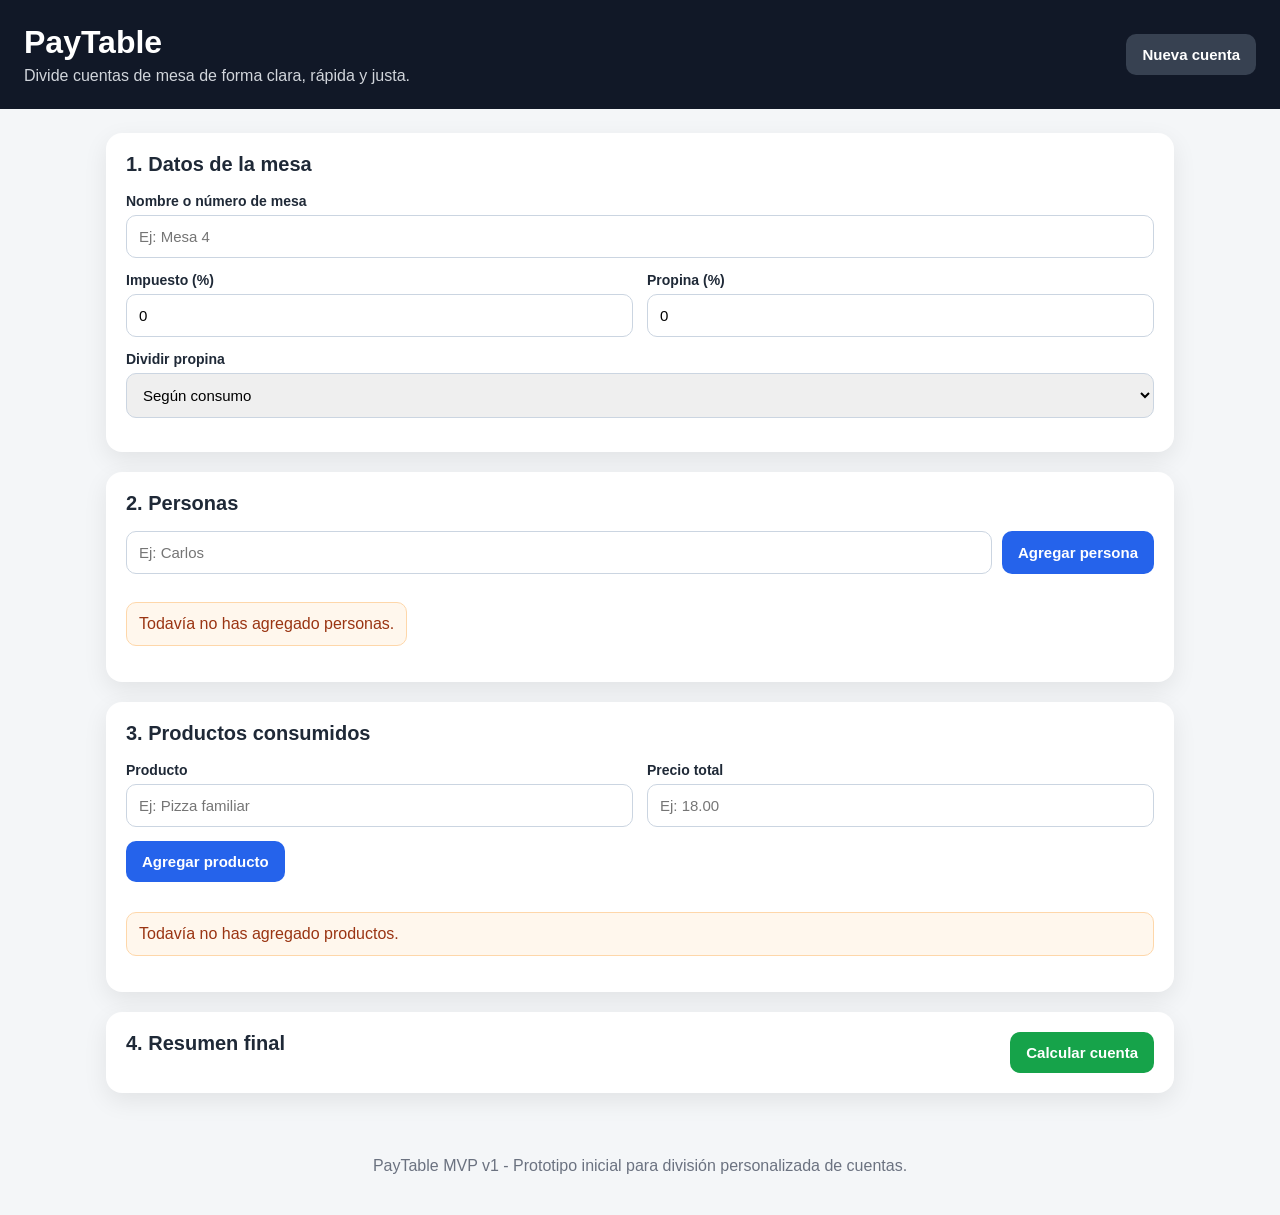
==== index.html @ bf84e4ac "Add files via upload" ====
<!DOCTYPE html>
<html lang="es">
<head>
  <meta charset="UTF-8" />
  <meta name="viewport" content="width=device-width, initial-scale=1.0" />
  <title>PayTable - Divisor de cuentas</title>
  <link rel="stylesheet" href="style.css" />
</head>
<body>
  <header class="app-header">
    <div>
      <h1>PayTable</h1>
      <p>Divide cuentas de mesa de forma clara, rápida y justa.</p>
    </div>
    <button id="resetBtn" class="secondary-btn">Nueva cuenta</button>
  </header>

  <main class="app-container">
    <section class="card">
      <h2>1. Datos de la mesa</h2>

      <div class="form-row">
        <label for="tableName">Nombre o número de mesa</label>
        <input type="text" id="tableName" placeholder="Ej: Mesa 4" />
      </div>

      <div class="form-grid">
        <div class="form-row">
          <label for="taxPercent">Impuesto (%)</label>
          <input type="number" id="taxPercent" value="0" min="0" step="0.01" />
        </div>

        <div class="form-row">
          <label for="tipPercent">Propina (%)</label>
          <input type="number" id="tipPercent" value="0" min="0" step="0.01" />
        </div>
      </div>

      <div class="form-row">
        <label for="tipMode">Dividir propina</label>
        <select id="tipMode">
          <option value="proportional">Según consumo</option>
          <option value="equal">Equitativamente</option>
        </select>
      </div>
    </section>

    <section class="card">
      <h2>2. Personas</h2>

      <div class="inline-form">
        <input type="text" id="personName" placeholder="Ej: Carlos" />
        <button id="addPersonBtn">Agregar persona</button>
      </div>

      <div id="peopleList" class="list"></div>
    </section>

    <section class="card">
      <h2>3. Productos consumidos</h2>

      <div class="form-grid">
        <div class="form-row">
          <label for="itemName">Producto</label>
          <input type="text" id="itemName" placeholder="Ej: Pizza familiar" />
        </div>

        <div class="form-row">
          <label for="itemPrice">Precio total</label>
          <input type="number" id="itemPrice" placeholder="Ej: 18.00" min="0" step="0.01" />
        </div>
      </div>

      <button id="addItemBtn">Agregar producto</button>

      <div id="itemsList" class="items-list"></div>
    </section>

    <section class="card summary-card">
      <div class="summary-header">
        <h2>4. Resumen final</h2>
        <button id="calculateBtn" class="primary-btn">Calcular cuenta</button>
      </div>

      <div id="summary"></div>
    </section>
  </main>

  <footer class="footer">
    <p>PayTable MVP v1 - Prototipo inicial para división personalizada de cuentas.</p>
  </footer>

  <script src="app.js"></script>
</body>
</html>
---- style.css ----
* {
  box-sizing: border-box;
}

body {
  margin: 0;
  font-family: Arial, Helvetica, sans-serif;
  background: #f4f6f8;
  color: #1f2937;
}

.app-header {
  background: #111827;
  color: white;
  padding: 24px;
  display: flex;
  justify-content: space-between;
  gap: 16px;
  align-items: center;
  flex-wrap: wrap;
}

.app-header h1 {
  margin: 0;
  font-size: 32px;
}

.app-header p {
  margin: 6px 0 0;
  color: #d1d5db;
}

.app-container {
  max-width: 1100px;
  margin: 24px auto;
  padding: 0 16px;
  display: grid;
  gap: 20px;
}

.card {
  background: white;
  border-radius: 16px;
  padding: 20px;
  box-shadow: 0 8px 24px rgba(0, 0, 0, 0.08);
}

.card h2 {
  margin-top: 0;
  font-size: 20px;
}

.form-row {
  display: flex;
  flex-direction: column;
  gap: 6px;
  margin-bottom: 14px;
}

.form-row label {
  font-weight: bold;
  font-size: 14px;
}

input,
select {
  width: 100%;
  padding: 12px;
  border: 1px solid #cbd5e1;
  border-radius: 10px;
  font-size: 15px;
}

input:focus,
select:focus {
  outline: 2px solid #2563eb;
  border-color: #2563eb;
}

button {
  border: none;
  background: #2563eb;
  color: white;
  padding: 12px 16px;
  border-radius: 10px;
  cursor: pointer;
  font-weight: bold;
  font-size: 15px;
}

button:hover {
  background: #1d4ed8;
}

.secondary-btn {
  background: #374151;
}

.secondary-btn:hover {
  background: #4b5563;
}

.primary-btn {
  background: #16a34a;
}

.primary-btn:hover {
  background: #15803d;
}

.danger-btn {
  background: #dc2626;
  padding: 8px 10px;
  font-size: 13px;
}

.danger-btn:hover {
  background: #b91c1c;
}

.inline-form {
  display: flex;
  gap: 10px;
  margin-bottom: 16px;
}

.inline-form input {
  flex: 1;
}

.form-grid {
  display: grid;
  grid-template-columns: 1fr 1fr;
  gap: 14px;
}

.list {
  display: flex;
  flex-wrap: wrap;
  gap: 10px;
}

.person-pill {
  background: #e0ecff;
  color: #1e3a8a;
  padding: 10px 12px;
  border-radius: 999px;
  display: flex;
  align-items: center;
  gap: 8px;
}

.person-pill button {
  background: transparent;
  color: #1e3a8a;
  padding: 0;
  font-size: 16px;
}

.items-list {
  display: grid;
  gap: 16px;
  margin-top: 18px;
}

.item-card {
  border: 1px solid #e5e7eb;
  border-radius: 14px;
  padding: 16px;
  background: #fafafa;
}

.item-header {
  display: flex;
  justify-content: space-between;
  gap: 12px;
  align-items: start;
  margin-bottom: 12px;
}

.item-title {
  font-weight: bold;
  font-size: 16px;
}

.item-price {
  color: #16a34a;
  font-weight: bold;
}

.checkbox-group {
  display: flex;
  flex-wrap: wrap;
  gap: 10px;
}

.checkbox-label {
  background: white;
  border: 1px solid #cbd5e1;
  padding: 8px 10px;
  border-radius: 10px;
  display: flex;
  gap: 6px;
  align-items: center;
  cursor: pointer;
}

.checkbox-label input {
  width: auto;
}

.summary-header {
  display: flex;
  justify-content: space-between;
  align-items: center;
  gap: 12px;
  flex-wrap: wrap;
}

.summary-grid {
  display: grid;
  grid-template-columns: repeat(auto-fit, minmax(230px, 1fr));
  gap: 16px;
  margin-top: 16px;
}

.person-summary {
  border: 1px solid #e5e7eb;
  border-radius: 14px;
  padding: 16px;
  background: #f9fafb;
}

.person-summary h3 {
  margin-top: 0;
}

.summary-line {
  display: flex;
  justify-content: space-between;
  gap: 12px;
  border-bottom: 1px dashed #d1d5db;
  padding: 7px 0;
  font-size: 14px;
}

.summary-line.total {
  font-size: 18px;
  font-weight: bold;
  border-bottom: none;
  margin-top: 8px;
}

.notice {
  background: #fff7ed;
  color: #9a3412;
  border: 1px solid #fed7aa;
  padding: 12px;
  border-radius: 10px;
  margin-top: 12px;
}

.table-total {
  margin-top: 18px;
  padding: 16px;
  background: #ecfdf5;
  color: #065f46;
  border-radius: 14px;
  font-weight: bold;
  font-size: 18px;
}

.footer {
  text-align: center;
  color: #6b7280;
  padding: 24px;
}

@media (max-width: 700px) {
  .form-grid {
    grid-template-columns: 1fr;
  }

  .inline-form {
    flex-direction: column;
  }

  .app-header {
    align-items: flex-start;
  }

  button {
    width: 100%;
  }

  .person-pill button {
    width: auto;
  }
}
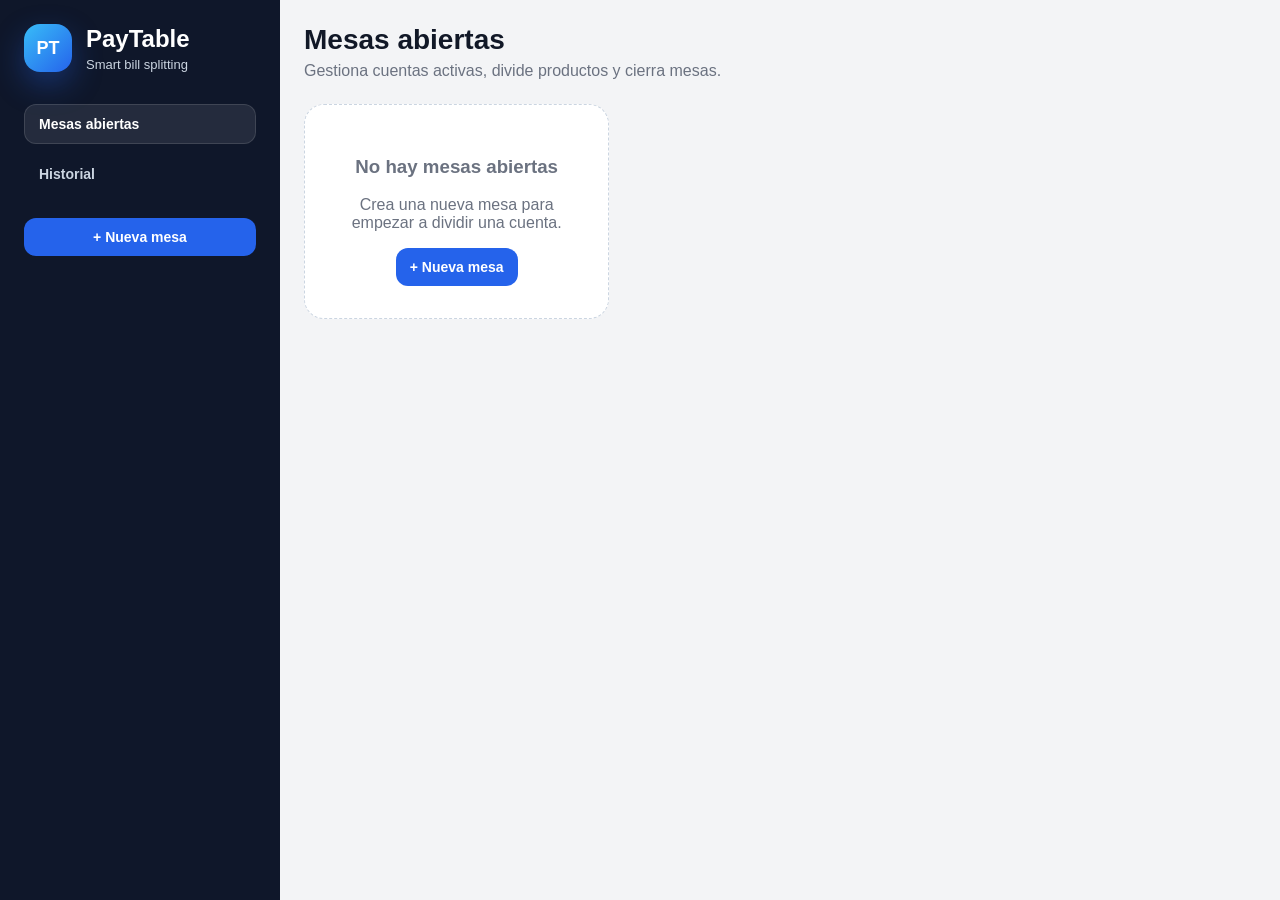
==== commit 47d0948a: "Add files via upload" ====
--- a/index.html
+++ b/index.html
@@ -3,92 +3,149 @@
 <head>
   <meta charset="UTF-8" />
   <meta name="viewport" content="width=device-width, initial-scale=1.0" />
-  <title>PayTable - Divisor de cuentas</title>
+  <title>PayTable - Sistema para dividir cuentas</title>
   <link rel="stylesheet" href="style.css" />
 </head>
 <body>
-  <header class="app-header">
-    <div>
-      <h1>PayTable</h1>
-      <p>Divide cuentas de mesa de forma clara, rápida y justa.</p>
+  <aside class="sidebar">
+    <div class="brand">
+      <div class="logo">PT</div>
+      <div>
+        <h1>PayTable</h1>
+        <p>Smart bill splitting</p>
+      </div>
     </div>
-    <button id="resetBtn" class="secondary-btn">Nueva cuenta</button>
-  </header>
 
-  <main class="app-container">
-    <section class="card">
-      <h2>1. Datos de la mesa</h2>
+    <nav class="nav">
+      <button id="navOpenTables" class="nav-btn active">Mesas abiertas</button>
+      <button id="navHistory" class="nav-btn">Historial</button>
+    </nav>
 
-      <div class="form-row">
-        <label for="tableName">Nombre o número de mesa</label>
-        <input type="text" id="tableName" placeholder="Ej: Mesa 4" />
+    <button id="newTableBtn" class="primary-btn full-btn">+ Nueva mesa</button>
+  </aside>
+
+  <main class="main">
+    <header class="topbar">
+      <div>
+        <h2 id="pageTitle">Mesas abiertas</h2>
+        <p id="pageSubtitle">Gestiona cuentas activas, divide productos y cierra mesas.</p>
       </div>
 
-      <div class="form-grid">
-        <div class="form-row">
-          <label for="taxPercent">Impuesto (%)</label>
-          <input type="number" id="taxPercent" value="0" min="0" step="0.01" />
-        </div>
+      <div class="topbar-actions">
+        <button id="printBtn" class="secondary-btn hidden">Imprimir resumen</button>
+        <button id="downloadBtn" class="secondary-btn hidden">Descargar resumen</button>
+      </div>
+    </header>
 
-        <div class="form-row">
-          <label for="tipPercent">Propina (%)</label>
-          <input type="number" id="tipPercent" value="0" min="0" step="0.01" />
-        </div>
-      </div>
-
-      <div class="form-row">
-        <label for="tipMode">Dividir propina</label>
-        <select id="tipMode">
-          <option value="proportional">Según consumo</option>
-          <option value="equal">Equitativamente</option>
-        </select>
-      </div>
+    <section id="tablesView" class="view">
+      <div id="openTablesGrid" class="tables-grid"></div>
     </section>
 
-    <section class="card">
-      <h2>2. Personas</h2>
-
-      <div class="inline-form">
-        <input type="text" id="personName" placeholder="Ej: Carlos" />
-        <button id="addPersonBtn">Agregar persona</button>
-      </div>
-
-      <div id="peopleList" class="list"></div>
+    <section id="historyView" class="view hidden">
+      <div id="historyList" class="history-list"></div>
     </section>
 
-    <section class="card">
-      <h2>3. Productos consumidos</h2>
+    <section id="tableDetailView" class="view hidden">
+      <div class="detail-grid">
+        <section class="card">
+          <div class="card-header">
+            <div>
+              <h3 id="activeTableName">Mesa</h3>
+              <p id="activeTableMeta">Cuenta abierta</p>
+            </div>
+            <button id="backToTablesBtn" class="secondary-btn">Volver</button>
+          </div>
 
-      <div class="form-grid">
-        <div class="form-row">
-          <label for="itemName">Producto</label>
-          <input type="text" id="itemName" placeholder="Ej: Pizza familiar" />
-        </div>
+          <div class="form-grid">
+            <div class="form-row">
+              <label for="taxPercent">Impuesto (%)</label>
+              <input type="number" id="taxPercent" value="0" min="0" step="0.01" />
+            </div>
 
-        <div class="form-row">
-          <label for="itemPrice">Precio total</label>
-          <input type="number" id="itemPrice" placeholder="Ej: 18.00" min="0" step="0.01" />
-        </div>
+            <div class="form-row">
+              <label for="tipPercent">Propina (%)</label>
+              <input type="number" id="tipPercent" value="0" min="0" step="0.01" />
+            </div>
+          </div>
+
+          <div class="form-row">
+            <label for="tipMode">Dividir propina</label>
+            <select id="tipMode">
+              <option value="proportional">Según consumo</option>
+              <option value="equal">Equitativamente</option>
+            </select>
+          </div>
+        </section>
+
+        <section class="card">
+          <h3>Personas</h3>
+          <div class="inline-form">
+            <input type="text" id="personName" placeholder="Ej: Carlos" />
+            <button id="addPersonBtn">Agregar</button>
+          </div>
+          <div id="peopleList" class="people-list"></div>
+        </section>
+
+        <section class="card products-card">
+          <h3>Productos consumidos</h3>
+
+          <div class="form-grid product-form-grid">
+            <div class="form-row">
+              <label for="itemName">Producto</label>
+              <input type="text" id="itemName" placeholder="Ej: Pizza familiar" />
+            </div>
+
+            <div class="form-row">
+              <label for="itemQty">Cantidad</label>
+              <input type="number" id="itemQty" value="1" min="1" step="1" />
+            </div>
+
+            <div class="form-row">
+              <label for="itemPrice">Precio unitario</label>
+              <input type="number" id="itemPrice" placeholder="Ej: 18.00" min="0" step="0.01" />
+            </div>
+          </div>
+
+          <button id="addItemBtn">Agregar producto</button>
+          <div id="itemsList" class="items-list"></div>
+        </section>
+
+        <section class="card summary-card">
+          <div class="summary-header">
+            <div>
+              <h3>Resumen final</h3>
+              <p>Totales por persona antes de cerrar la cuenta.</p>
+            </div>
+            <button id="calculateBtn" class="primary-btn">Calcular</button>
+          </div>
+
+          <div id="summary"></div>
+
+          <div class="close-actions">
+            <button id="closeTableBtn" class="success-btn">Cerrar cuenta</button>
+            <button id="deleteTableBtn" class="danger-btn">Eliminar mesa</button>
+          </div>
+        </section>
       </div>
-
-      <button id="addItemBtn">Agregar producto</button>
-
-      <div id="itemsList" class="items-list"></div>
-    </section>
-
-    <section class="card summary-card">
-      <div class="summary-header">
-        <h2>4. Resumen final</h2>
-        <button id="calculateBtn" class="primary-btn">Calcular cuenta</button>
-      </div>
-
-      <div id="summary"></div>
     </section>
   </main>
 
-  <footer class="footer">
-    <p>PayTable MVP v1 - Prototipo inicial para división personalizada de cuentas.</p>
-  </footer>
+  <div id="tableModal" class="modal hidden">
+    <div class="modal-card">
+      <h3>Nueva mesa</h3>
+      <p>Crea una cuenta nueva para empezar a dividir productos.</p>
+
+      <div class="form-row">
+        <label for="newTableName">Nombre o número de mesa</label>
+        <input type="text" id="newTableName" placeholder="Ej: Mesa 4" />
+      </div>
+
+      <div class="modal-actions">
+        <button id="cancelNewTableBtn" class="secondary-btn">Cancelar</button>
+        <button id="createTableBtn" class="primary-btn">Crear mesa</button>
+      </div>
+    </div>
+  </div>
 
   <script src="app.js"></script>
 </body>
--- a/style.css
+++ b/style.css
@@ -1,64 +1,279 @@
 * {
   box-sizing: border-box;
+}
+
+:root {
+  --bg: #f3f4f6;
+  --card: #ffffff;
+  --text: #111827;
+  --muted: #6b7280;
+  --line: #e5e7eb;
+  --primary: #2563eb;
+  --primary-dark: #1d4ed8;
+  --success: #16a34a;
+  --success-dark: #15803d;
+  --danger: #dc2626;
+  --danger-dark: #b91c1c;
+  --sidebar: #0f172a;
 }
 
 body {
   margin: 0;
   font-family: Arial, Helvetica, sans-serif;
-  background: #f4f6f8;
-  color: #1f2937;
-}
-
-.app-header {
-  background: #111827;
+  background: var(--bg);
+  color: var(--text);
+  min-height: 100vh;
+  display: flex;
+}
+
+.sidebar {
+  width: 280px;
+  background: var(--sidebar);
   color: white;
   padding: 24px;
+  min-height: 100vh;
+  position: sticky;
+  top: 0;
+}
+
+.brand {
+  display: flex;
+  align-items: center;
+  gap: 14px;
+  margin-bottom: 32px;
+}
+
+.logo {
+  width: 48px;
+  height: 48px;
+  border-radius: 16px;
+  background: linear-gradient(135deg, #38bdf8, #2563eb);
+  display: grid;
+  place-items: center;
+  font-weight: 900;
+  font-size: 18px;
+  box-shadow: 0 12px 30px rgba(37, 99, 235, 0.35);
+}
+
+.brand h1 {
+  font-size: 24px;
+  margin: 0;
+}
+
+.brand p {
+  margin: 4px 0 0;
+  color: #cbd5e1;
+  font-size: 13px;
+}
+
+.nav {
+  display: grid;
+  gap: 10px;
+  margin-bottom: 24px;
+}
+
+.nav-btn {
+  background: transparent;
+  color: #cbd5e1;
+  text-align: left;
+  border: 1px solid transparent;
+}
+
+.nav-btn:hover,
+.nav-btn.active {
+  background: rgba(255, 255, 255, 0.09);
+  color: white;
+  border-color: rgba(255, 255, 255, 0.12);
+}
+
+.main {
+  flex: 1;
+  padding: 24px;
+  max-width: 1400px;
+  margin: 0 auto;
+}
+
+.topbar {
   display: flex;
   justify-content: space-between;
   gap: 16px;
   align-items: center;
+  margin-bottom: 24px;
+}
+
+.topbar h2 {
+  margin: 0;
+  font-size: 28px;
+}
+
+.topbar p {
+  margin: 6px 0 0;
+  color: var(--muted);
+}
+
+.topbar-actions {
+  display: flex;
+  gap: 10px;
   flex-wrap: wrap;
 }
 
-.app-header h1 {
+button {
+  border: none;
+  background: var(--primary);
+  color: white;
+  padding: 11px 14px;
+  border-radius: 12px;
+  cursor: pointer;
+  font-weight: 700;
+  font-size: 14px;
+}
+
+button:hover {
+  background: var(--primary-dark);
+}
+
+.primary-btn {
+  background: var(--primary);
+}
+
+.secondary-btn {
+  background: #374151;
+}
+
+.secondary-btn:hover {
+  background: #4b5563;
+}
+
+.success-btn {
+  background: var(--success);
+}
+
+.success-btn:hover {
+  background: var(--success-dark);
+}
+
+.danger-btn {
+  background: var(--danger);
+}
+
+.danger-btn:hover {
+  background: var(--danger-dark);
+}
+
+.full-btn {
+  width: 100%;
+}
+
+.hidden {
+  display: none !important;
+}
+
+.view {
+  animation: fadeIn 0.18s ease-in;
+}
+
+@keyframes fadeIn {
+  from { opacity: 0; transform: translateY(4px); }
+  to { opacity: 1; transform: translateY(0); }
+}
+
+.tables-grid {
+  display: grid;
+  grid-template-columns: repeat(auto-fill, minmax(230px, 1fr));
+  gap: 18px;
+}
+
+.table-card {
+  background: var(--card);
+  border-radius: 20px;
+  padding: 20px;
+  box-shadow: 0 12px 28px rgba(15, 23, 42, 0.08);
+  border: 1px solid var(--line);
+  cursor: pointer;
+  transition: transform 0.15s ease, box-shadow 0.15s ease;
+}
+
+.table-card:hover {
+  transform: translateY(-2px);
+  box-shadow: 0 18px 38px rgba(15, 23, 42, 0.12);
+}
+
+.table-card h3 {
   margin: 0;
-  font-size: 32px;
-}
-
-.app-header p {
-  margin: 6px 0 0;
-  color: #d1d5db;
-}
-
-.app-container {
-  max-width: 1100px;
-  margin: 24px auto;
-  padding: 0 16px;
-  display: grid;
-  gap: 20px;
+  font-size: 20px;
+}
+
+.table-card p {
+  color: var(--muted);
+  margin: 8px 0;
+}
+
+.table-card .amount {
+  font-size: 26px;
+  font-weight: 900;
+  margin-top: 14px;
+}
+
+.badge {
+  display: inline-flex;
+  padding: 6px 10px;
+  border-radius: 999px;
+  font-size: 12px;
+  font-weight: 700;
+  background: #dbeafe;
+  color: #1e40af;
+}
+
+.empty-state {
+  background: white;
+  border: 1px dashed #cbd5e1;
+  border-radius: 20px;
+  padding: 32px;
+  text-align: center;
+  color: var(--muted);
+}
+
+.detail-grid {
+  display: grid;
+  grid-template-columns: 1fr 1fr;
+  gap: 18px;
 }
 
 .card {
   background: white;
-  border-radius: 16px;
+  border-radius: 20px;
   padding: 20px;
-  box-shadow: 0 8px 24px rgba(0, 0, 0, 0.08);
-}
-
-.card h2 {
+  box-shadow: 0 12px 28px rgba(15, 23, 42, 0.08);
+  border: 1px solid var(--line);
+}
+
+.card h3 {
   margin-top: 0;
   font-size: 20px;
 }
 
+.card p {
+  color: var(--muted);
+}
+
+.card-header,
+.summary-header {
+  display: flex;
+  justify-content: space-between;
+  align-items: start;
+  gap: 12px;
+  margin-bottom: 16px;
+}
+
 .form-row {
   display: flex;
   flex-direction: column;
-  gap: 6px;
+  gap: 7px;
   margin-bottom: 14px;
 }
 
 .form-row label {
-  font-weight: bold;
+  font-weight: 700;
   font-size: 14px;
 }
 
@@ -67,77 +282,41 @@
   width: 100%;
   padding: 12px;
   border: 1px solid #cbd5e1;
-  border-radius: 10px;
+  border-radius: 12px;
   font-size: 15px;
+  background: white;
 }
 
 input:focus,
 select:focus {
-  outline: 2px solid #2563eb;
-  border-color: #2563eb;
-}
-
-button {
-  border: none;
-  background: #2563eb;
-  color: white;
-  padding: 12px 16px;
-  border-radius: 10px;
-  cursor: pointer;
-  font-weight: bold;
-  font-size: 15px;
-}
-
-button:hover {
-  background: #1d4ed8;
-}
-
-.secondary-btn {
-  background: #374151;
-}
-
-.secondary-btn:hover {
-  background: #4b5563;
-}
-
-.primary-btn {
-  background: #16a34a;
-}
-
-.primary-btn:hover {
-  background: #15803d;
-}
-
-.danger-btn {
-  background: #dc2626;
-  padding: 8px 10px;
-  font-size: 13px;
-}
-
-.danger-btn:hover {
-  background: #b91c1c;
+  outline: 3px solid rgba(37, 99, 235, 0.2);
+  border-color: var(--primary);
+}
+
+.form-grid {
+  display: grid;
+  grid-template-columns: 1fr 1fr;
+  gap: 14px;
+}
+
+.product-form-grid {
+  grid-template-columns: 2fr 0.8fr 1fr;
 }
 
 .inline-form {
   display: flex;
   gap: 10px;
-  margin-bottom: 16px;
 }
 
 .inline-form input {
   flex: 1;
 }
 
-.form-grid {
-  display: grid;
-  grid-template-columns: 1fr 1fr;
-  gap: 14px;
-}
-
-.list {
+.people-list {
   display: flex;
   flex-wrap: wrap;
   gap: 10px;
+  margin-top: 14px;
 }
 
 .person-pill {
@@ -145,29 +324,36 @@
   color: #1e3a8a;
   padding: 10px 12px;
   border-radius: 999px;
-  display: flex;
+  display: inline-flex;
   align-items: center;
   gap: 8px;
+  font-weight: 700;
 }
 
 .person-pill button {
   background: transparent;
   color: #1e3a8a;
   padding: 0;
-  font-size: 16px;
+  width: auto;
+  font-size: 18px;
+}
+
+.products-card,
+.summary-card {
+  grid-column: span 2;
 }
 
 .items-list {
   display: grid;
-  gap: 16px;
-  margin-top: 18px;
+  gap: 14px;
+  margin-top: 16px;
 }
 
 .item-card {
-  border: 1px solid #e5e7eb;
-  border-radius: 14px;
+  border: 1px solid var(--line);
+  border-radius: 16px;
   padding: 16px;
-  background: #fafafa;
+  background: #f9fafb;
 }
 
 .item-header {
@@ -179,13 +365,12 @@
 }
 
 .item-title {
-  font-weight: bold;
-  font-size: 16px;
+  font-weight: 900;
 }
 
 .item-price {
-  color: #16a34a;
-  font-weight: bold;
+  color: var(--success);
+  font-weight: 900;
 }
 
 .checkbox-group {
@@ -197,42 +382,44 @@
 .checkbox-label {
   background: white;
   border: 1px solid #cbd5e1;
-  padding: 8px 10px;
-  border-radius: 10px;
-  display: flex;
-  gap: 6px;
+  padding: 9px 11px;
+  border-radius: 12px;
+  display: flex;
+  gap: 7px;
   align-items: center;
   cursor: pointer;
+  font-weight: 600;
 }
 
 .checkbox-label input {
   width: auto;
 }
 
-.summary-header {
-  display: flex;
-  justify-content: space-between;
-  align-items: center;
-  gap: 12px;
-  flex-wrap: wrap;
+.notice {
+  background: #fff7ed;
+  color: #9a3412;
+  border: 1px solid #fed7aa;
+  padding: 12px;
+  border-radius: 12px;
 }
 
 .summary-grid {
   display: grid;
-  grid-template-columns: repeat(auto-fit, minmax(230px, 1fr));
-  gap: 16px;
+  grid-template-columns: repeat(auto-fill, minmax(230px, 1fr));
+  gap: 14px;
   margin-top: 16px;
 }
 
 .person-summary {
-  border: 1px solid #e5e7eb;
-  border-radius: 14px;
+  border: 1px solid var(--line);
+  border-radius: 16px;
   padding: 16px;
   background: #f9fafb;
 }
 
-.person-summary h3 {
-  margin-top: 0;
+.person-summary h4 {
+  margin: 0 0 10px;
+  font-size: 18px;
 }
 
 .summary-line {
@@ -246,38 +433,156 @@
 
 .summary-line.total {
   font-size: 18px;
-  font-weight: bold;
+  font-weight: 900;
   border-bottom: none;
   margin-top: 8px;
 }
 
-.notice {
-  background: #fff7ed;
-  color: #9a3412;
-  border: 1px solid #fed7aa;
-  padding: 12px;
-  border-radius: 10px;
-  margin-top: 12px;
-}
-
 .table-total {
   margin-top: 18px;
-  padding: 16px;
+  padding: 18px;
   background: #ecfdf5;
   color: #065f46;
-  border-radius: 14px;
-  font-weight: bold;
-  font-size: 18px;
-}
-
-.footer {
-  text-align: center;
-  color: #6b7280;
+  border-radius: 16px;
+  font-weight: 900;
+  font-size: 20px;
+}
+
+.close-actions {
+  display: flex;
+  gap: 10px;
+  margin-top: 18px;
+  flex-wrap: wrap;
+}
+
+.history-list {
+  display: grid;
+  gap: 14px;
+}
+
+.history-item {
+  background: white;
+  border: 1px solid var(--line);
+  border-radius: 18px;
+  padding: 18px;
+  display: flex;
+  justify-content: space-between;
+  gap: 16px;
+  align-items: center;
+  box-shadow: 0 12px 28px rgba(15, 23, 42, 0.08);
+}
+
+.history-item h3 {
+  margin: 0;
+}
+
+.history-item p {
+  color: var(--muted);
+  margin: 6px 0 0;
+}
+
+.history-total {
+  font-size: 22px;
+  font-weight: 900;
+  color: var(--success);
+}
+
+.modal {
+  position: fixed;
+  inset: 0;
+  background: rgba(15, 23, 42, 0.62);
+  display: grid;
+  place-items: center;
+  padding: 18px;
+  z-index: 50;
+}
+
+.modal-card {
+  background: white;
+  width: min(460px, 100%);
+  border-radius: 22px;
   padding: 24px;
-}
-
-@media (max-width: 700px) {
-  .form-grid {
+  box-shadow: 0 22px 60px rgba(0, 0, 0, 0.25);
+}
+
+.modal-card h3 {
+  margin: 0;
+  font-size: 24px;
+}
+
+.modal-card p {
+  color: var(--muted);
+}
+
+.modal-actions {
+  display: flex;
+  justify-content: flex-end;
+  gap: 10px;
+}
+
+@media print {
+  body {
+    display: block;
+    background: white;
+  }
+
+  .sidebar,
+  .topbar,
+  .card:not(.summary-card),
+  .close-actions {
+    display: none !important;
+  }
+
+  .main {
+    padding: 0;
+  }
+
+  .summary-card {
+    box-shadow: none;
+    border: none;
+  }
+
+  .detail-grid {
+    display: block;
+  }
+}
+
+@media (max-width: 980px) {
+  body {
+    display: block;
+  }
+
+  .sidebar {
+    position: static;
+    width: 100%;
+    min-height: auto;
+  }
+
+  .main {
+    padding: 18px;
+  }
+
+  .detail-grid {
+    grid-template-columns: 1fr;
+  }
+
+  .products-card,
+  .summary-card {
+    grid-column: span 1;
+  }
+}
+
+@media (max-width: 640px) {
+  .topbar,
+  .card-header,
+  .summary-header,
+  .history-item {
+    flex-direction: column;
+    align-items: stretch;
+  }
+
+  .form-grid,
+  .product-form-grid {
     grid-template-columns: 1fr;
   }
 
@@ -285,8 +590,10 @@
     flex-direction: column;
   }
 
-  .app-header {
-    align-items: flex-start;
+  .modal-actions,
+  .close-actions,
+  .topbar-actions {
+    flex-direction: column;
   }
 
   button {
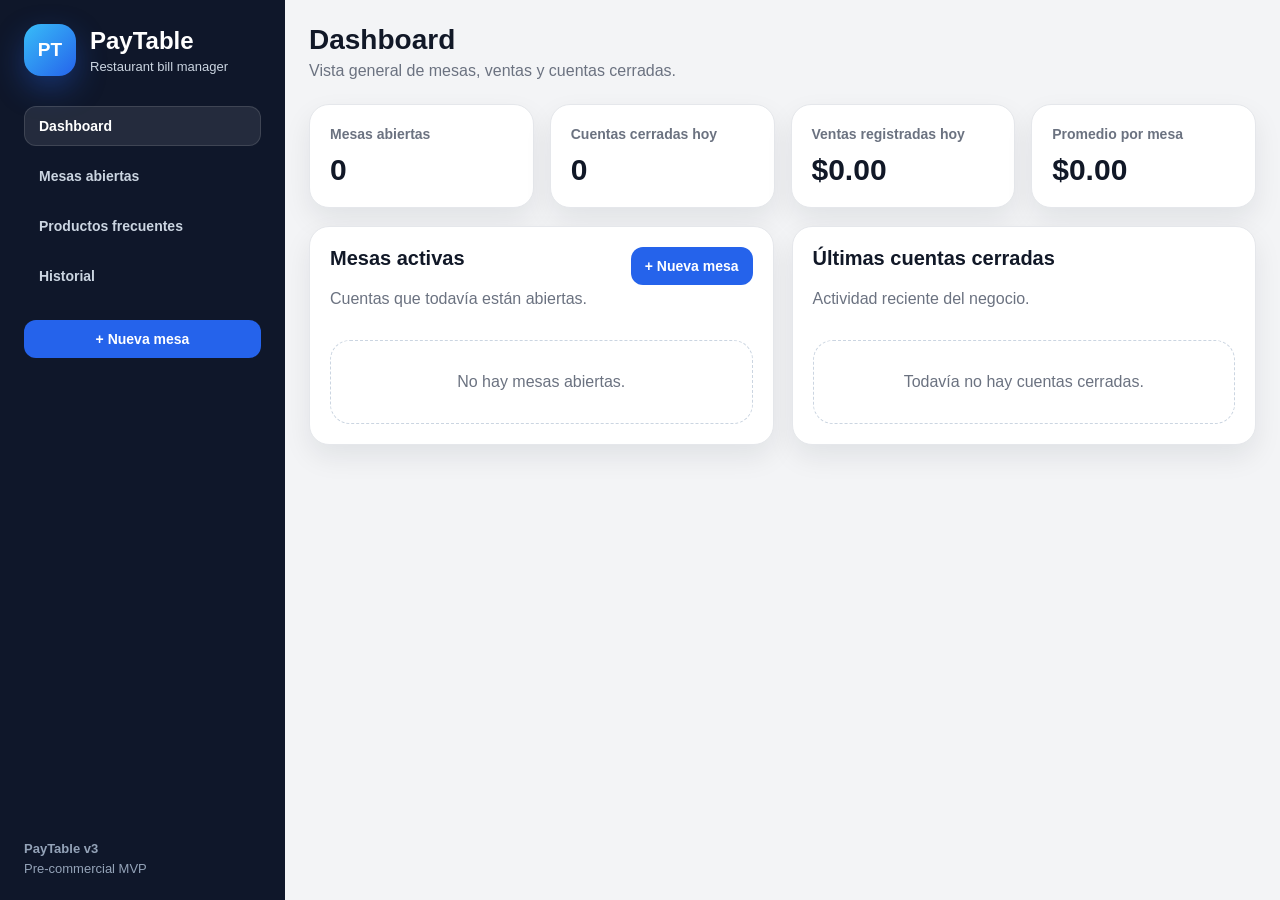
==== commit 966f148e: "Add files via upload" ====
--- a/index.html
+++ b/index.html
@@ -3,8 +3,8 @@
 <head>
   <meta charset="UTF-8" />
   <meta name="viewport" content="width=device-width, initial-scale=1.0" />
-  <title>PayTable - Sistema para dividir cuentas</title>
-  <link rel="stylesheet" href="style.css" />
+  <title>PayTable v3 - Sistema para restaurantes</title>
+  <link rel="stylesheet" href="style.css?v=3.0" />
 </head>
 <body>
   <aside class="sidebar">
@@ -12,33 +12,116 @@
       <div class="logo">PT</div>
       <div>
         <h1>PayTable</h1>
-        <p>Smart bill splitting</p>
+        <p>Restaurant bill manager</p>
       </div>
     </div>
 
     <nav class="nav">
-      <button id="navOpenTables" class="nav-btn active">Mesas abiertas</button>
+      <button id="navDashboard" class="nav-btn active">Dashboard</button>
+      <button id="navOpenTables" class="nav-btn">Mesas abiertas</button>
+      <button id="navProducts" class="nav-btn">Productos frecuentes</button>
       <button id="navHistory" class="nav-btn">Historial</button>
     </nav>
 
     <button id="newTableBtn" class="primary-btn full-btn">+ Nueva mesa</button>
+
+    <div class="sidebar-footer">
+      <p>PayTable v3</p>
+      <span>Pre-commercial MVP</span>
+    </div>
   </aside>
 
   <main class="main">
     <header class="topbar">
       <div>
-        <h2 id="pageTitle">Mesas abiertas</h2>
-        <p id="pageSubtitle">Gestiona cuentas activas, divide productos y cierra mesas.</p>
+        <h2 id="pageTitle">Dashboard</h2>
+        <p id="pageSubtitle">Vista general de mesas, ventas y cuentas cerradas.</p>
       </div>
 
       <div class="topbar-actions">
         <button id="printBtn" class="secondary-btn hidden">Imprimir resumen</button>
         <button id="downloadBtn" class="secondary-btn hidden">Descargar resumen</button>
+        <button id="exportHistoryBtn" class="secondary-btn hidden">Exportar CSV</button>
+        <button id="clearHistoryBtn" class="danger-btn hidden">Borrar historial</button>
       </div>
     </header>
 
-    <section id="tablesView" class="view">
+    <section id="dashboardView" class="view">
+      <div class="kpi-grid">
+        <div class="kpi-card">
+          <span>Mesas abiertas</span>
+          <strong id="kpiOpenTables">0</strong>
+        </div>
+        <div class="kpi-card">
+          <span>Cuentas cerradas hoy</span>
+          <strong id="kpiClosedToday">0</strong>
+        </div>
+        <div class="kpi-card">
+          <span>Ventas registradas hoy</span>
+          <strong id="kpiSalesToday">$0.00</strong>
+        </div>
+        <div class="kpi-card">
+          <span>Promedio por mesa</span>
+          <strong id="kpiAvgTable">$0.00</strong>
+        </div>
+      </div>
+
+      <div class="dashboard-grid">
+        <section class="card">
+          <div class="card-header">
+            <div>
+              <h3>Mesas activas</h3>
+              <p>Cuentas que todavía están abiertas.</p>
+            </div>
+            <button id="dashboardNewTableBtn" class="primary-btn">+ Nueva mesa</button>
+          </div>
+          <div id="dashboardOpenTables" class="mini-list"></div>
+        </section>
+
+        <section class="card">
+          <div class="card-header">
+            <div>
+              <h3>Últimas cuentas cerradas</h3>
+              <p>Actividad reciente del negocio.</p>
+            </div>
+          </div>
+          <div id="dashboardRecentHistory" class="mini-list"></div>
+        </section>
+      </div>
+    </section>
+
+    <section id="tablesView" class="view hidden">
       <div id="openTablesGrid" class="tables-grid"></div>
+    </section>
+
+    <section id="productsView" class="view hidden">
+      <section class="card">
+        <div class="card-header">
+          <div>
+            <h3>Productos frecuentes</h3>
+            <p>Agrega productos usados a menudo para cargarlos rápido en una mesa.</p>
+          </div>
+        </div>
+
+        <div class="form-grid product-form-grid">
+          <div class="form-row">
+            <label for="quickProductName">Producto</label>
+            <input type="text" id="quickProductName" placeholder="Ej: Pupusa revuelta" />
+          </div>
+          <div class="form-row">
+            <label for="quickProductPrice">Precio</label>
+            <input type="number" id="quickProductPrice" placeholder="Ej: 0.90" min="0" step="0.01" />
+          </div>
+          <div class="form-row">
+            <label for="quickProductCategory">Categoría</label>
+            <input type="text" id="quickProductCategory" placeholder="Ej: Comida" />
+          </div>
+        </div>
+
+        <button id="addQuickProductBtn" class="primary-btn">Agregar producto frecuente</button>
+
+        <div id="quickProductsList" class="quick-products-list"></div>
+      </section>
     </section>
 
     <section id="historyView" class="view hidden">
@@ -54,6 +137,11 @@
               <p id="activeTableMeta">Cuenta abierta</p>
             </div>
             <button id="backToTablesBtn" class="secondary-btn">Volver</button>
+          </div>
+
+          <div class="form-row">
+            <label for="editTableName">Editar nombre de mesa</label>
+            <input type="text" id="editTableName" placeholder="Ej: Mesa 4" />
           </div>
 
           <div class="form-grid">
@@ -75,6 +163,8 @@
               <option value="equal">Equitativamente</option>
             </select>
           </div>
+
+          <div id="tableStatusBadge" class="status-box">Estado: Abierta</div>
         </section>
 
         <section class="card">
@@ -87,7 +177,13 @@
         </section>
 
         <section class="card products-card">
-          <h3>Productos consumidos</h3>
+          <h3>Productos frecuentes</h3>
+          <p>Selecciona rápido productos guardados. Puedes cambiar cantidad antes de agregarlos.</p>
+          <div id="quickProductsForTable" class="quick-products-grid"></div>
+        </section>
+
+        <section class="card products-card">
+          <h3>Agregar producto manual</h3>
 
           <div class="form-grid product-form-grid">
             <div class="form-row">
@@ -107,6 +203,10 @@
           </div>
 
           <button id="addItemBtn">Agregar producto</button>
+        </section>
+
+        <section class="card products-card">
+          <h3>Productos consumidos</h3>
           <div id="itemsList" class="items-list"></div>
         </section>
 
@@ -147,6 +247,6 @@
     </div>
   </div>
 
-  <script src="app.js"></script>
+  <script src="app.js?v=3.0"></script>
 </body>
 </html>
--- a/style.css
+++ b/style.css
@@ -14,6 +14,7 @@
   --success-dark: #15803d;
   --danger: #dc2626;
   --danger-dark: #b91c1c;
+  --warning: #f59e0b;
   --sidebar: #0f172a;
 }
 
@@ -27,31 +28,33 @@
 }
 
 .sidebar {
-  width: 280px;
+  width: 285px;
   background: var(--sidebar);
   color: white;
   padding: 24px;
   min-height: 100vh;
   position: sticky;
   top: 0;
+  display: flex;
+  flex-direction: column;
 }
 
 .brand {
   display: flex;
   align-items: center;
   gap: 14px;
-  margin-bottom: 32px;
+  margin-bottom: 30px;
 }
 
 .logo {
-  width: 48px;
-  height: 48px;
-  border-radius: 16px;
+  width: 52px;
+  height: 52px;
+  border-radius: 17px;
   background: linear-gradient(135deg, #38bdf8, #2563eb);
   display: grid;
   place-items: center;
   font-weight: 900;
-  font-size: 18px;
+  font-size: 19px;
   box-shadow: 0 12px 30px rgba(37, 99, 235, 0.35);
 }
 
@@ -86,10 +89,26 @@
   border-color: rgba(255, 255, 255, 0.12);
 }
 
+.sidebar-footer {
+  margin-top: auto;
+  color: #94a3b8;
+  font-size: 13px;
+}
+
+.sidebar-footer p {
+  margin: 0;
+  font-weight: 800;
+}
+
+.sidebar-footer span {
+  display: block;
+  margin-top: 5px;
+}
+
 .main {
   flex: 1;
   padding: 24px;
-  max-width: 1400px;
+  max-width: 1500px;
   margin: 0 auto;
 }
 
@@ -160,6 +179,10 @@
   background: var(--danger-dark);
 }
 
+.warning-btn {
+  background: var(--warning);
+}
+
 .full-btn {
   width: 100%;
 }
@@ -177,9 +200,43 @@
   to { opacity: 1; transform: translateY(0); }
 }
 
+.kpi-grid {
+  display: grid;
+  grid-template-columns: repeat(4, minmax(150px, 1fr));
+  gap: 16px;
+  margin-bottom: 18px;
+}
+
+.kpi-card {
+  background: white;
+  border: 1px solid var(--line);
+  border-radius: 20px;
+  padding: 20px;
+  box-shadow: 0 12px 28px rgba(15, 23, 42, 0.08);
+}
+
+.kpi-card span {
+  color: var(--muted);
+  font-size: 14px;
+  font-weight: 700;
+}
+
+.kpi-card strong {
+  display: block;
+  margin-top: 10px;
+  font-size: 30px;
+  font-weight: 900;
+}
+
+.dashboard-grid {
+  display: grid;
+  grid-template-columns: 1fr 1fr;
+  gap: 18px;
+}
+
 .tables-grid {
   display: grid;
-  grid-template-columns: repeat(auto-fill, minmax(230px, 1fr));
+  grid-template-columns: repeat(auto-fill, minmax(235px, 1fr));
   gap: 18px;
 }
 
@@ -199,7 +256,7 @@
 }
 
 .table-card h3 {
-  margin: 0;
+  margin: 10px 0 0;
   font-size: 20px;
 }
 
@@ -224,6 +281,11 @@
   color: #1e40af;
 }
 
+.badge.calculated {
+  background: #dcfce7;
+  color: #166534;
+}
+
 .empty-state {
   background: white;
   border: 1px dashed #cbd5e1;
@@ -300,7 +362,7 @@
 }
 
 .product-form-grid {
-  grid-template-columns: 2fr 0.8fr 1fr;
+  grid-template-columns: 2fr 1fr 1fr;
 }
 
 .inline-form {
@@ -346,7 +408,6 @@
 .items-list {
   display: grid;
   gap: 14px;
-  margin-top: 16px;
 }
 
 .item-card {
@@ -371,6 +432,12 @@
 .item-price {
   color: var(--success);
   font-weight: 900;
+}
+
+.item-actions {
+  display: flex;
+  gap: 8px;
+  flex-wrap: wrap;
 }
 
 .checkbox-group {
@@ -455,12 +522,15 @@
   flex-wrap: wrap;
 }
 
-.history-list {
+.history-list,
+.quick-products-list {
   display: grid;
   gap: 14px;
 }
 
-.history-item {
+.history-item,
+.quick-product-row,
+.mini-row {
   background: white;
   border: 1px solid var(--line);
   border-radius: 18px;
@@ -472,11 +542,15 @@
   box-shadow: 0 12px 28px rgba(15, 23, 42, 0.08);
 }
 
-.history-item h3 {
+.history-item h3,
+.quick-product-row h3,
+.mini-row h4 {
   margin: 0;
 }
 
-.history-item p {
+.history-item p,
+.quick-product-row p,
+.mini-row p {
   color: var(--muted);
   margin: 6px 0 0;
 }
@@ -485,6 +559,46 @@
   font-size: 22px;
   font-weight: 900;
   color: var(--success);
+}
+
+.quick-products-list {
+  margin-top: 18px;
+}
+
+.quick-products-grid {
+  display: grid;
+  grid-template-columns: repeat(auto-fill, minmax(210px, 1fr));
+  gap: 12px;
+}
+
+.quick-product-card {
+  border: 1px solid var(--line);
+  border-radius: 16px;
+  padding: 14px;
+  background: #f9fafb;
+}
+
+.quick-product-card h4 {
+  margin: 0;
+}
+
+.quick-product-card p {
+  margin: 6px 0 12px;
+}
+
+.quick-add-controls {
+  display: grid;
+  grid-template-columns: 70px 1fr;
+  gap: 8px;
+}
+
+.status-box {
+  margin-top: 10px;
+  padding: 12px;
+  border-radius: 14px;
+  background: #dbeafe;
+  color: #1e40af;
+  font-weight: 800;
 }
 
 .modal {
@@ -520,6 +634,10 @@
   gap: 10px;
 }
 
+.receipt-print {
+  display: none;
+}
+
 @media print {
   body {
     display: block;
@@ -545,9 +663,30 @@
   .detail-grid {
     display: block;
   }
-}
-
-@media (max-width: 980px) {
+
+  .summary-card h3 {
+    text-align: center;
+    font-size: 26px;
+  }
+}
+
+@media (max-width: 1100px) {
+  .kpi-grid {
+    grid-template-columns: repeat(2, 1fr);
+  }
+
+  .dashboard-grid,
+  .detail-grid {
+    grid-template-columns: 1fr;
+  }
+
+  .products-card,
+  .summary-card {
+    grid-column: span 1;
+  }
+}
+
+@media (max-width: 880px) {
   body {
     display: block;
   }
@@ -561,28 +700,22 @@
   .main {
     padding: 18px;
   }
-
-  .detail-grid {
-    grid-template-columns: 1fr;
-  }
-
-  .products-card,
-  .summary-card {
-    grid-column: span 1;
-  }
 }
 
 @media (max-width: 640px) {
   .topbar,
   .card-header,
   .summary-header,
-  .history-item {
+  .history-item,
+  .quick-product-row,
+  .mini-row {
     flex-direction: column;
     align-items: stretch;
   }
 
   .form-grid,
-  .product-form-grid {
+  .product-form-grid,
+  .kpi-grid {
     grid-template-columns: 1fr;
   }
 
@@ -592,7 +725,8 @@
 
   .modal-actions,
   .close-actions,
-  .topbar-actions {
+  .topbar-actions,
+  .item-actions {
     flex-direction: column;
   }
 
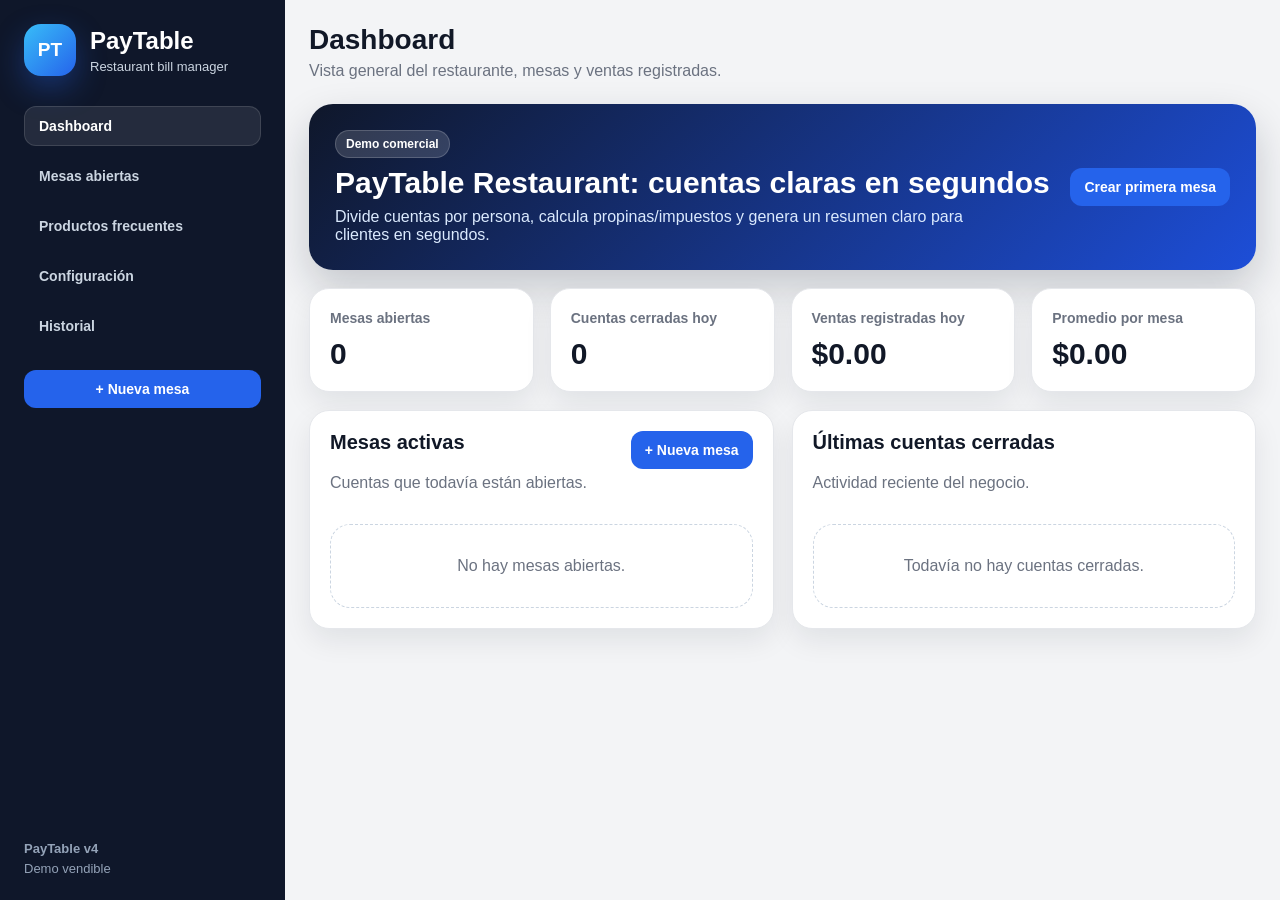
==== commit c59899e0: "Add files via upload" ====
--- a/index.html
+++ b/index.html
@@ -3,8 +3,8 @@
 <head>
   <meta charset="UTF-8" />
   <meta name="viewport" content="width=device-width, initial-scale=1.0" />
-  <title>PayTable v3 - Sistema para restaurantes</title>
-  <link rel="stylesheet" href="style.css?v=3.0" />
+  <title>PayTable v4 - Demo vendible</title>
+  <link rel="stylesheet" href="style.css?v=4.0" />
 </head>
 <body>
   <aside class="sidebar">
@@ -20,14 +20,15 @@
       <button id="navDashboard" class="nav-btn active">Dashboard</button>
       <button id="navOpenTables" class="nav-btn">Mesas abiertas</button>
       <button id="navProducts" class="nav-btn">Productos frecuentes</button>
+      <button id="navSettings" class="nav-btn">Configuración</button>
       <button id="navHistory" class="nav-btn">Historial</button>
     </nav>
 
     <button id="newTableBtn" class="primary-btn full-btn">+ Nueva mesa</button>
 
     <div class="sidebar-footer">
-      <p>PayTable v3</p>
-      <span>Pre-commercial MVP</span>
+      <p>PayTable v4</p>
+      <span>Demo vendible</span>
     </div>
   </aside>
 
@@ -35,18 +36,28 @@
     <header class="topbar">
       <div>
         <h2 id="pageTitle">Dashboard</h2>
-        <p id="pageSubtitle">Vista general de mesas, ventas y cuentas cerradas.</p>
+        <p id="pageSubtitle">Vista general del restaurante, mesas y ventas registradas.</p>
       </div>
 
       <div class="topbar-actions">
-        <button id="printBtn" class="secondary-btn hidden">Imprimir resumen</button>
+        <button id="printBtn" class="secondary-btn hidden">Imprimir ticket</button>
         <button id="downloadBtn" class="secondary-btn hidden">Descargar resumen</button>
+        <button id="whatsappBtn" class="success-btn hidden">Compartir WhatsApp</button>
         <button id="exportHistoryBtn" class="secondary-btn hidden">Exportar CSV</button>
         <button id="clearHistoryBtn" class="danger-btn hidden">Borrar historial</button>
       </div>
     </header>
 
     <section id="dashboardView" class="view">
+      <section class="hero-card">
+        <div>
+          <span class="eyebrow">Demo comercial</span>
+          <h3 id="restaurantHeroName">PayTable para restaurantes</h3>
+          <p>Divide cuentas por persona, calcula propinas/impuestos y genera un resumen claro para clientes en segundos.</p>
+        </div>
+        <button id="heroNewTableBtn" class="primary-btn">Crear primera mesa</button>
+      </section>
+
       <div class="kpi-grid">
         <div class="kpi-card">
           <span>Mesas abiertas</span>
@@ -121,6 +132,53 @@
         <button id="addQuickProductBtn" class="primary-btn">Agregar producto frecuente</button>
 
         <div id="quickProductsList" class="quick-products-list"></div>
+      </section>
+    </section>
+
+    <section id="settingsView" class="view hidden">
+      <section class="card">
+        <div class="card-header">
+          <div>
+            <h3>Configuración del restaurante</h3>
+            <p>Personaliza la demo para que parezca instalada en un negocio real.</p>
+          </div>
+          <button id="saveSettingsBtn" class="primary-btn">Guardar configuración</button>
+        </div>
+
+        <div class="form-grid">
+          <div class="form-row">
+            <label for="restaurantName">Nombre del restaurante</label>
+            <input type="text" id="restaurantName" placeholder="Ej: La Esquina Bistro" />
+          </div>
+
+          <div class="form-row">
+            <label for="currencySymbol">Moneda</label>
+            <input type="text" id="currencySymbol" placeholder="$" maxlength="4" />
+          </div>
+
+          <div class="form-row">
+            <label for="defaultTax">Impuesto predeterminado (%)</label>
+            <input type="number" id="defaultTax" min="0" step="0.01" />
+          </div>
+
+          <div class="form-row">
+            <label for="defaultTip">Propina predeterminada (%)</label>
+            <input type="number" id="defaultTip" min="0" step="0.01" />
+          </div>
+        </div>
+
+        <div class="form-row">
+          <label for="restaurantMessage">Mensaje del ticket</label>
+          <textarea id="restaurantMessage" placeholder="Ej: Gracias por su visita. ¡Vuelva pronto!"></textarea>
+        </div>
+
+        <div class="preview-ticket">
+          <h4>Vista previa del ticket</h4>
+          <div class="ticket-preview-box">
+            <strong id="settingsPreviewName">PayTable Restaurant</strong>
+            <span id="settingsPreviewMsg">Gracias por su visita.</span>
+          </div>
+        </div>
       </section>
     </section>
 
@@ -247,6 +305,6 @@
     </div>
   </div>
 
-  <script src="app.js?v=3.0"></script>
+  <script src="app.js?v=4.0"></script>
 </body>
 </html>
--- a/style.css
+++ b/style.css
@@ -151,41 +151,14 @@
   background: var(--primary-dark);
 }
 
-.primary-btn {
-  background: var(--primary);
-}
-
-.secondary-btn {
-  background: #374151;
-}
-
-.secondary-btn:hover {
-  background: #4b5563;
-}
-
-.success-btn {
-  background: var(--success);
-}
-
-.success-btn:hover {
-  background: var(--success-dark);
-}
-
-.danger-btn {
-  background: var(--danger);
-}
-
-.danger-btn:hover {
-  background: var(--danger-dark);
-}
-
-.warning-btn {
-  background: var(--warning);
-}
-
-.full-btn {
-  width: 100%;
-}
+.primary-btn { background: var(--primary); }
+.secondary-btn { background: #374151; }
+.secondary-btn:hover { background: #4b5563; }
+.success-btn { background: var(--success); }
+.success-btn:hover { background: var(--success-dark); }
+.danger-btn { background: var(--danger); }
+.danger-btn:hover { background: var(--danger-dark); }
+.full-btn { width: 100%; }
 
 .hidden {
   display: none !important;
@@ -200,6 +173,40 @@
   to { opacity: 1; transform: translateY(0); }
 }
 
+.hero-card {
+  background: linear-gradient(135deg, #0f172a, #1d4ed8);
+  color: white;
+  border-radius: 24px;
+  padding: 26px;
+  margin-bottom: 18px;
+  display: flex;
+  justify-content: space-between;
+  gap: 20px;
+  align-items: center;
+  box-shadow: 0 18px 42px rgba(15, 23, 42, 0.20);
+}
+
+.hero-card h3 {
+  margin: 8px 0;
+  font-size: 30px;
+}
+
+.hero-card p {
+  margin: 0;
+  color: #dbeafe;
+  max-width: 680px;
+}
+
+.eyebrow {
+  display: inline-block;
+  background: rgba(255,255,255,0.15);
+  border: 1px solid rgba(255,255,255,0.18);
+  border-radius: 999px;
+  padding: 6px 10px;
+  font-size: 12px;
+  font-weight: 800;
+}
+
 .kpi-grid {
   display: grid;
   grid-template-columns: repeat(4, minmax(150px, 1fr));
@@ -207,12 +214,20 @@
   margin-bottom: 18px;
 }
 
-.kpi-card {
+.kpi-card,
+.card,
+.table-card,
+.history-item,
+.quick-product-row,
+.mini-row {
   background: white;
   border: 1px solid var(--line);
+  box-shadow: 0 12px 28px rgba(15, 23, 42, 0.08);
+}
+
+.kpi-card {
   border-radius: 20px;
   padding: 20px;
-  box-shadow: 0 12px 28px rgba(15, 23, 42, 0.08);
 }
 
 .kpi-card span {
@@ -241,11 +256,8 @@
 }
 
 .table-card {
-  background: var(--card);
   border-radius: 20px;
   padding: 20px;
-  box-shadow: 0 12px 28px rgba(15, 23, 42, 0.08);
-  border: 1px solid var(--line);
   cursor: pointer;
   transition: transform 0.15s ease, box-shadow 0.15s ease;
 }
@@ -302,11 +314,8 @@
 }
 
 .card {
-  background: white;
   border-radius: 20px;
   padding: 20px;
-  box-shadow: 0 12px 28px rgba(15, 23, 42, 0.08);
-  border: 1px solid var(--line);
 }
 
 .card h3 {
@@ -340,17 +349,25 @@
 }
 
 input,
-select {
+select,
+textarea {
   width: 100%;
   padding: 12px;
   border: 1px solid #cbd5e1;
   border-radius: 12px;
   font-size: 15px;
   background: white;
+  font-family: Arial, Helvetica, sans-serif;
+}
+
+textarea {
+  min-height: 90px;
+  resize: vertical;
 }
 
 input:focus,
-select:focus {
+select:focus,
+textarea:focus {
   outline: 3px solid rgba(37, 99, 235, 0.2);
   border-color: var(--primary);
 }
@@ -531,15 +548,12 @@
 .history-item,
 .quick-product-row,
 .mini-row {
-  background: white;
-  border: 1px solid var(--line);
   border-radius: 18px;
   padding: 18px;
   display: flex;
   justify-content: space-between;
   gap: 16px;
   align-items: center;
-  box-shadow: 0 12px 28px rgba(15, 23, 42, 0.08);
 }
 
 .history-item h3,
@@ -601,6 +615,43 @@
   font-weight: 800;
 }
 
+.preview-ticket {
+  margin-top: 16px;
+}
+
+.ticket-preview-box {
+  background: #f9fafb;
+  border: 1px dashed #94a3b8;
+  border-radius: 16px;
+  padding: 18px;
+  display: grid;
+  gap: 6px;
+  max-width: 360px;
+}
+
+.ticket-header {
+  text-align: center;
+  border-bottom: 1px dashed #cbd5e1;
+  padding-bottom: 14px;
+  margin-bottom: 14px;
+}
+
+.ticket-header h3 {
+  margin: 0;
+  font-size: 24px;
+}
+
+.ticket-header p {
+  margin: 6px 0 0;
+}
+
+.ticket-message {
+  text-align: center;
+  margin-top: 16px;
+  color: var(--muted);
+  font-style: italic;
+}
+
 .modal {
   position: fixed;
   inset: 0;
@@ -634,10 +685,6 @@
   gap: 10px;
 }
 
-.receipt-print {
-  display: none;
-}
-
 @media print {
   body {
     display: block;
@@ -699,6 +746,11 @@
 
   .main {
     padding: 18px;
+  }
+
+  .hero-card {
+    flex-direction: column;
+    align-items: stretch;
   }
 }
 
